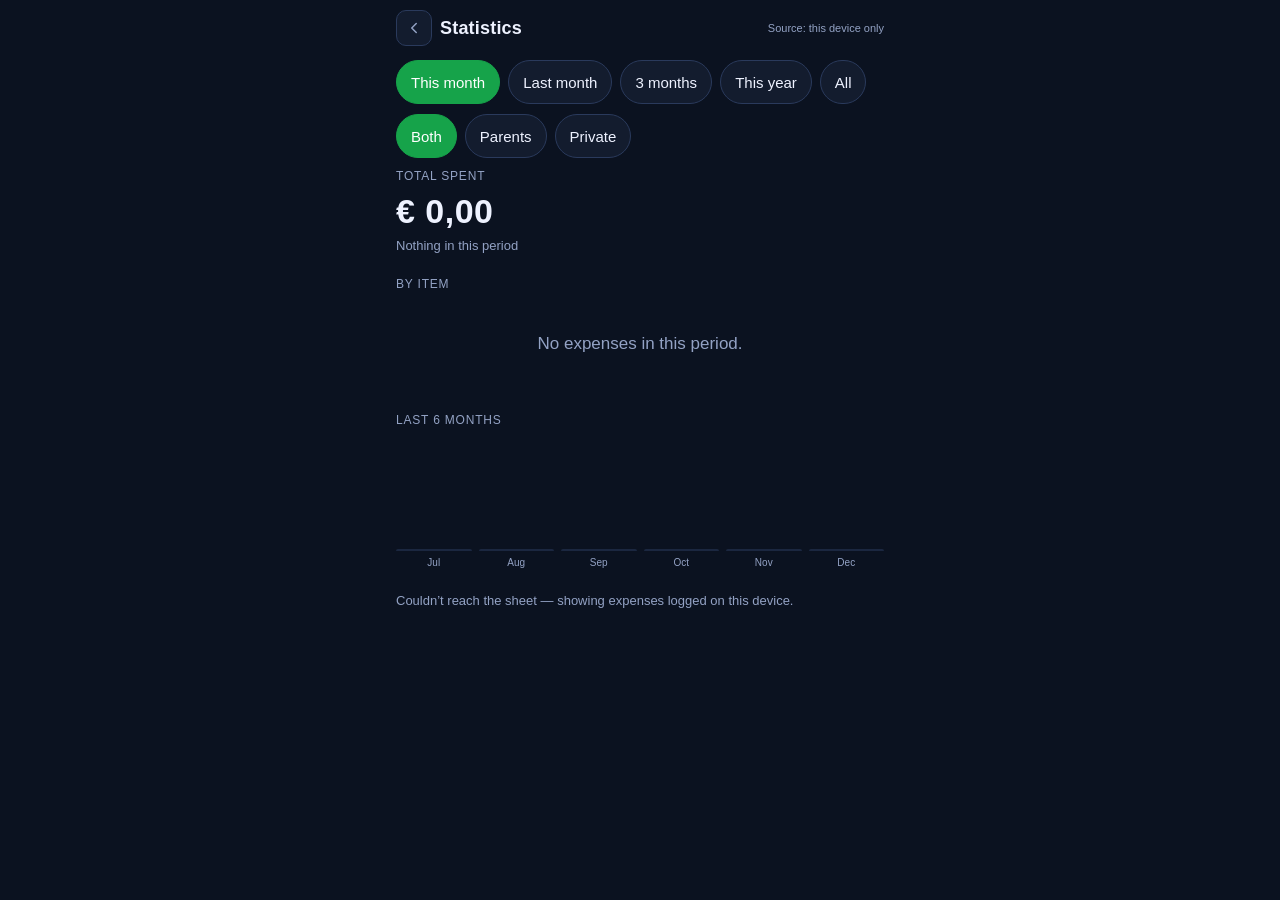
==== stats.html @ d923b90b "Add stats page, voice entry, update descriptions" ====
<!DOCTYPE html>
<html lang="en">
<head>
  <meta charset="UTF-8" />
  <meta name="viewport" content="width=device-width, initial-scale=1.0, viewport-fit=cover" />
  <meta name="theme-color" content="#16a34a" />
  <meta name="apple-mobile-web-app-capable" content="yes" />
  <meta name="apple-mobile-web-app-status-bar-style" content="black-translucent" />
  <title>ExpenseTracker · Stats</title>
  <link rel="manifest" href="manifest.webmanifest" />
  <link rel="icon" href="icons/favicon-32.png" sizes="32x32" />
  <link rel="apple-touch-icon" href="icons/apple-touch-icon.png" />
  <link rel="stylesheet" href="styles.css" />
</head>
<body>
  <div class="app">
    <header class="topbar">
      <div class="topbar-right">
        <a href="index.html" class="iconbtn" title="Back" aria-label="Back to entry">
          <svg viewBox="0 0 24 24" width="18" height="18" fill="none" stroke="currentColor" stroke-width="2" stroke-linecap="round" stroke-linejoin="round"><path d="M15 18l-6-6 6-6"/></svg>
        </a>
        <h1>Statistics</h1>
      </div>
      <div class="source" id="source">…</div>
    </header>

    <div class="filters">
      <div class="chips" id="periodChips">
        <button type="button" class="chip" data-period="month">This month</button>
        <button type="button" class="chip" data-period="lastmonth">Last month</button>
        <button type="button" class="chip" data-period="3mo">3 months</button>
        <button type="button" class="chip" data-period="year">This year</button>
        <button type="button" class="chip" data-period="all">All</button>
      </div>
      <div class="chips" id="klassChips">
        <button type="button" class="chip" data-klass="all">Both</button>
        <button type="button" class="chip" data-klass="parents">Parents</button>
        <button type="button" class="chip" data-klass="private">Private</button>
      </div>
    </div>

    <section>
      <span class="label">Total spent</span>
      <div class="stat-big" id="total">–</div>
      <div class="stat-sub" id="totalSub"></div>
    </section>

    <section class="stats-section">
      <span class="label">By item</span>
      <div id="byItem"></div>
    </section>

    <section class="stats-section">
      <span class="label">Last 6 months</span>
      <div class="months" id="byMonth"></div>
    </section>

    <p class="stat-sub" id="hint" style="margin-top:22px"></p>
  </div>

  <div id="toast" class="toast" role="status" aria-live="polite"></div>

  <script src="config.js"></script>
  <script src="stats.js"></script>
</body>
</html>
---- styles.css ----
:root {
  --bg: #0b1220;
  --surface: #131c2e;
  --surface-2: #1b2740;
  --line: #2a3a5c;
  --text: #eef2ff;
  --muted: #93a2c4;
  --accent: #16a34a;
  --accent-press: #128a3f;
  --danger: #ef4444;
  --radius: 14px;
  --tap: 52px;
}

* { box-sizing: border-box; -webkit-tap-highlight-color: transparent; }

html, body {
  margin: 0;
  background: var(--bg);
  color: var(--text);
  font-family: -apple-system, BlinkMacSystemFont, "Segoe UI", Roboto, Helvetica, Arial, sans-serif;
  font-size: 17px;
  line-height: 1.35;
  overscroll-behavior-y: none;
}

.app {
  max-width: 520px;
  margin: 0 auto;
  min-height: 100dvh;
  display: flex;
  flex-direction: column;
  padding: max(10px, env(safe-area-inset-top)) 16px calc(16px + env(safe-area-inset-bottom));
}

/* ---- top bar ---- */
.topbar {
  display: flex;
  align-items: center;
  justify-content: space-between;
  margin-bottom: 10px;
}
.topbar h1 {
  font-size: 18px;
  font-weight: 700;
  margin: 0;
  letter-spacing: 0.2px;
}
.sync {
  display: inline-flex;
  align-items: center;
  gap: 7px;
  background: var(--surface);
  border: 1px solid var(--line);
  color: var(--muted);
  font-size: 12px;
  padding: 6px 10px;
  border-radius: 999px;
}
.sync .dot {
  width: 8px; height: 8px; border-radius: 50%;
  background: var(--muted);
  transition: background .2s;
}
.sync.is-ok   .dot { background: var(--accent); }
.sync.is-wait .dot { background: #f59e0b; }
.sync.is-off  .dot { background: var(--danger); }

/* ---- form ---- */
.form { display: flex; flex-direction: column; gap: 14px; flex: 1; }

.label { font-size: 12px; text-transform: uppercase; letter-spacing: .8px; color: var(--muted); }

.block { display: flex; flex-direction: column; gap: 8px; }
.block-head { display: flex; align-items: baseline; justify-content: space-between; }
.date-display { font-size: 13px; color: var(--text); font-weight: 600; }

/* ---- segmented control ---- */
.segment {
  display: grid;
  grid-template-columns: 1fr 1fr;
  background: var(--surface);
  border: 1px solid var(--line);
  border-radius: var(--radius);
  padding: 4px;
  gap: 4px;
}
.segment input { position: absolute; opacity: 0; pointer-events: none; }
.segment label {
  text-align: center;
  padding: 13px 0;
  border-radius: 10px;
  font-weight: 600;
  color: var(--muted);
  cursor: pointer;
  transition: background .15s, color .15s;
}
.segment input:checked + label { background: var(--accent); color: #fff; }
.segment input:focus-visible + label { outline: 2px solid #fff; outline-offset: 2px; }

/* ---- chips ---- */
.chips { display: flex; flex-wrap: wrap; gap: 8px; }
.chip {
  min-height: 44px;
  padding: 0 14px;
  display: inline-flex;
  align-items: center;
  gap: 6px;
  background: var(--surface);
  border: 1px solid var(--line);
  color: var(--text);
  border-radius: 999px;
  font-size: 15px;
  cursor: pointer;
}
.chip:active { background: var(--surface-2); }
.chip.is-active { background: var(--accent); border-color: var(--accent); color: #fff; }
.chip-cal { color: var(--muted); }
#date {
  /* kept in the DOM for the native picker, visually collapsed into the "Pick" chip */
  width: 1px; height: 1px; opacity: 0; padding: 0; border: 0; margin: 0;
}

/* ---- text input ---- */
input[type="text"] {
  width: 100%;
  min-height: var(--tap);
  background: var(--surface);
  border: 1px solid var(--line);
  border-radius: var(--radius);
  color: var(--text);
  padding: 0 14px;
  font-size: 17px;
}
input[type="text"]:focus { outline: none; border-color: var(--accent); }
input::placeholder { color: #5f6f92; }

/* ---- amount ---- */
.amount {
  display: flex;
  align-items: center;
  background: var(--surface);
  border: 1px solid var(--line);
  border-radius: var(--radius);
  padding: 0 16px;
}
.amount:focus-within { border-color: var(--accent); }
.amount .cur { font-size: 26px; color: var(--muted); margin-right: 8px; }
.amount input {
  flex: 1;
  min-height: 64px;
  background: transparent;
  border: 0;
  color: var(--text);
  font-size: 32px;
  font-weight: 700;
  letter-spacing: .5px;
}
.amount input:focus { outline: none; }

.spacer { flex: 1; min-height: 8px; }

/* ---- submit ---- */
.submit {
  position: sticky;
  bottom: calc(8px + env(safe-area-inset-bottom));
  min-height: 58px;
  border: 0;
  border-radius: var(--radius);
  background: var(--accent);
  color: #fff;
  font-size: 19px;
  font-weight: 700;
  cursor: pointer;
  box-shadow: 0 8px 24px rgba(22,163,74,.35);
}
.submit:active { background: var(--accent-press); transform: translateY(1px); }
.submit:disabled { opacity: .55; box-shadow: none; }
.submit.flash { animation: flash .4s ease; }
@keyframes flash { 0%{background:#22c55e} 100%{background:var(--accent)} }

/* ---- recent ---- */
.recent { margin-top: 18px; }
.recent-head { display: flex; justify-content: space-between; align-items: center; margin-bottom: 8px; }
.link { background: none; border: 0; color: var(--muted); font-size: 12px; text-decoration: underline; cursor: pointer; }
#recent { list-style: none; margin: 0; padding: 0; display: flex; flex-direction: column; gap: 8px; }
#recent li {
  display: flex;
  align-items: center;
  gap: 10px;
  background: var(--surface);
  border: 1px solid var(--line);
  border-radius: 12px;
  padding: 10px 12px;
  font-size: 14px;
}
#recent .r-main { flex: 1; min-width: 0; }
#recent .r-desc { font-weight: 600; white-space: nowrap; overflow: hidden; text-overflow: ellipsis; }
#recent .r-meta { color: var(--muted); font-size: 12px; }
#recent .r-amt { font-weight: 700; white-space: nowrap; }
#recent .r-tag { font-size: 10px; text-transform: uppercase; letter-spacing: .5px; padding: 2px 6px; border-radius: 6px; background: var(--surface-2); color: var(--muted); }
#recent .r-undo { background: none; border: 1px solid var(--line); color: var(--text); border-radius: 8px; padding: 6px 10px; font-size: 12px; cursor: pointer; }
#recent li.is-pending { border-color: #f59e0b55; }
#recent li.is-sent .r-undo { display: none; }
#recent li.is-error { border-color: var(--danger); }

/* ---- toast ---- */
.toast {
  position: fixed;
  left: 50%;
  bottom: calc(84px + env(safe-area-inset-bottom));
  transform: translateX(-50%) translateY(20px);
  background: #0f172a;
  border: 1px solid var(--line);
  color: var(--text);
  padding: 10px 16px;
  border-radius: 999px;
  font-size: 14px;
  opacity: 0;
  pointer-events: none;
  transition: opacity .2s, transform .2s;
  z-index: 50;
}
.toast.show { opacity: 1; transform: translateX(-50%) translateY(0); }
.toast.err { border-color: var(--danger); }

/* ---- top bar right cluster + icon buttons ---- */
.topbar-right { display: flex; align-items: center; gap: 8px; }
.iconbtn {
  display: inline-flex; align-items: center; justify-content: center;
  width: 36px; height: 36px; border-radius: 10px;
  background: var(--surface); border: 1px solid var(--line);
  color: var(--muted); text-decoration: none; flex: none;
}
.iconbtn:active { background: var(--surface-2); }

/* ---- voice entry button ---- */
.voice {
  display: flex; align-items: center; justify-content: center; gap: 10px;
  min-height: 48px;
  border: 1px solid var(--line); border-radius: var(--radius);
  background: var(--surface); color: var(--text);
  font-size: 16px; font-weight: 600; cursor: pointer;
}
.voice[hidden] { display: none; }
.voice .voice-ico { color: var(--muted); display: inline-flex; }
.voice:active { background: var(--surface-2); }
.voice.listening { border-color: var(--accent); background: rgba(22,163,74,.14); }
.voice.listening .voice-ico { color: var(--accent); }
.voice.listening::before {
  content: ""; width: 9px; height: 9px; border-radius: 50%;
  background: var(--danger); animation: pulse 1s ease-in-out infinite;
}
@keyframes pulse { 0%,100% { opacity: 1; transform: scale(1); } 50% { opacity: .35; transform: scale(1.6); } }
#voiceLabel { overflow: hidden; text-overflow: ellipsis; white-space: nowrap; max-width: 74vw; }

/* ---- stats page ---- */
.source { font-size: 11px; color: var(--muted); text-align: right; max-width: 45vw; }
.filters { display: flex; flex-direction: column; gap: 10px; margin: 4px 0 6px; }
.stat-big { font-size: 34px; font-weight: 800; letter-spacing: .5px; margin-top: 2px; }
.stat-sub { color: var(--muted); font-size: 13px; margin-top: 2px; }
.stats-section { margin-top: 22px; }
.stats-section > .label { display: block; margin-bottom: 6px; }

.bar-row {
  display: grid; grid-template-columns: 1fr auto; column-gap: 10px;
  padding: 11px 0; border-bottom: 1px solid var(--line);
}
.bar-row .b-name { font-weight: 600; }
.bar-row .b-val { font-weight: 700; white-space: nowrap; }
.bar-row .b-sub { grid-column: 1 / -1; font-size: 11px; color: var(--muted); margin-top: 2px; }
.bar-row .b-track {
  grid-column: 1 / -1; height: 8px; margin-top: 7px;
  background: var(--surface-2); border-radius: 999px; overflow: hidden;
}
.bar-row .b-fill { height: 100%; background: var(--accent); border-radius: 999px; }

.months { display: flex; align-items: flex-end; gap: 7px; height: 130px; margin-top: 12px; }
.months .m { flex: 1; display: flex; flex-direction: column; align-items: center; justify-content: flex-end; gap: 5px; height: 100%; }
.months .m-bar { width: 100%; background: var(--accent); border-radius: 6px 6px 0 0; min-height: 2px; transition: height .2s; }
.months .m.dim .m-bar { background: var(--surface-2); }
.months .m-val { font-size: 10px; color: var(--text); }
.months .m-label { font-size: 10px; color: var(--muted); }

.empty { color: var(--muted); text-align: center; padding: 34px 12px; }
.updbtn { background: none; border: 1px solid var(--line); color: var(--text); border-radius: 8px; padding: 6px 10px; font-size: 12px; cursor: pointer; }

@media (prefers-reduced-motion: reduce) {
  * { transition: none !important; animation: none !important; }
}
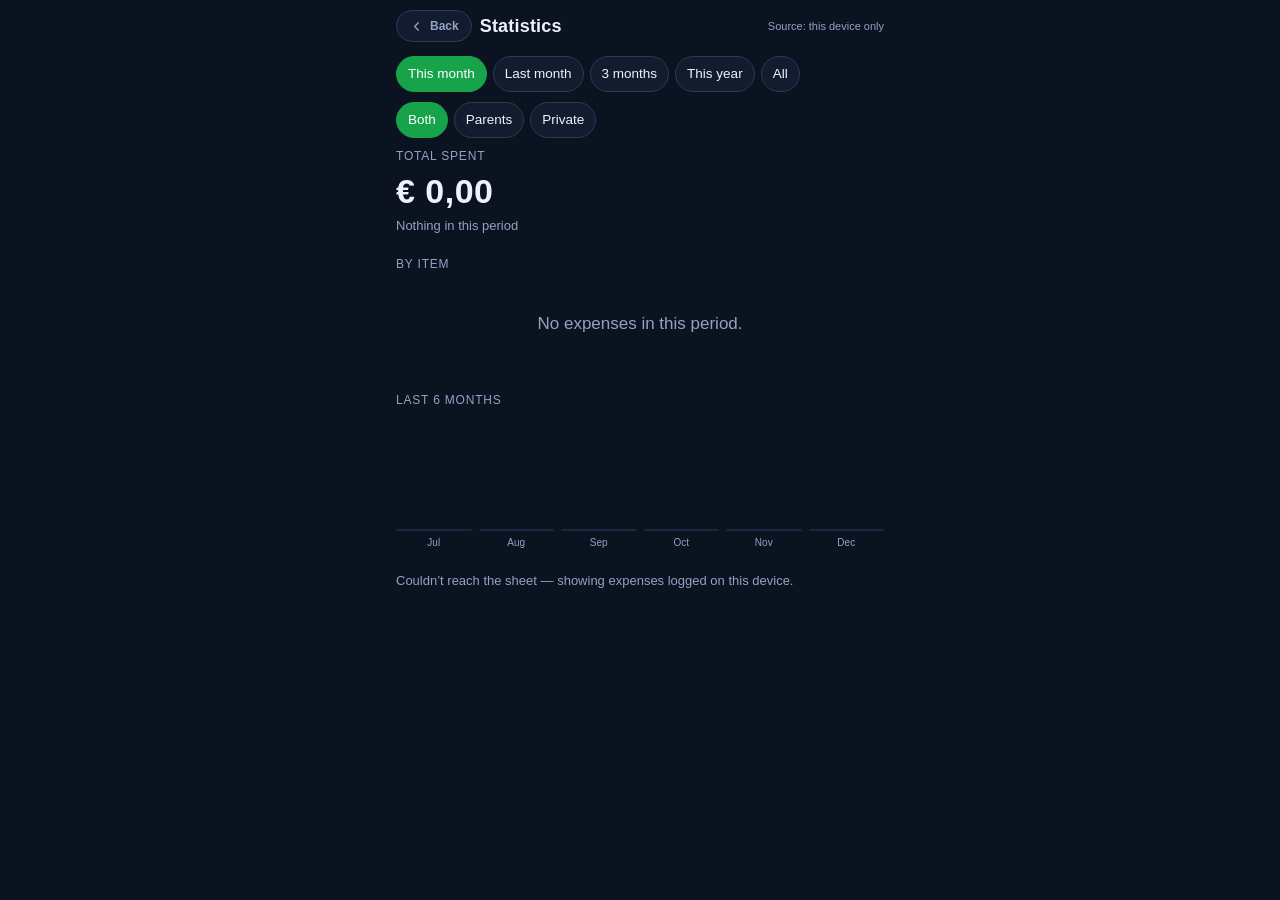
==== commit 927d396f: "Emoji chips, mode-specific descriptions, matching pill buttons" ====
--- a/stats.html
+++ b/stats.html
@@ -17,7 +17,8 @@
     <header class="topbar">
       <div class="topbar-right">
         <a href="index.html" class="iconbtn" title="Back" aria-label="Back to entry">
-          <svg viewBox="0 0 24 24" width="18" height="18" fill="none" stroke="currentColor" stroke-width="2" stroke-linecap="round" stroke-linejoin="round"><path d="M15 18l-6-6 6-6"/></svg>
+          <svg viewBox="0 0 24 24" fill="none" stroke="currentColor" stroke-width="2" stroke-linecap="round" stroke-linejoin="round"><path d="M15 18l-6-6 6-6"/></svg>
+          Back
         </a>
         <h1>Statistics</h1>
       </div>
--- a/styles.css
+++ b/styles.css
@@ -50,11 +50,13 @@
   display: inline-flex;
   align-items: center;
   gap: 7px;
+  height: 32px;
   background: var(--surface);
   border: 1px solid var(--line);
   color: var(--muted);
   font-size: 12px;
-  padding: 6px 10px;
+  font-weight: 600;
+  padding: 0 12px;
   border-radius: 999px;
 }
 .sync .dot {
@@ -99,18 +101,19 @@
 .segment input:focus-visible + label { outline: 2px solid #fff; outline-offset: 2px; }
 
 /* ---- chips ---- */
-.chips { display: flex; flex-wrap: wrap; gap: 8px; }
+.chips { display: flex; flex-wrap: wrap; gap: 6px; }
 .chip {
-  min-height: 44px;
-  padding: 0 14px;
+  min-height: 36px;
+  padding: 0 11px;
   display: inline-flex;
   align-items: center;
-  gap: 6px;
-  background: var(--surface);
-  border: 1px solid var(--line);
-  color: var(--text);
-  border-radius: 999px;
-  font-size: 15px;
+  gap: 5px;
+  background: var(--surface);
+  border: 1px solid var(--line);
+  color: var(--text);
+  border-radius: 999px;
+  font-size: 13.5px;
+  line-height: 1;
   cursor: pointer;
 }
 .chip:active { background: var(--surface-2); }
@@ -224,14 +227,17 @@
 .toast.show { opacity: 1; transform: translateX(-50%) translateY(0); }
 .toast.err { border-color: var(--danger); }
 
-/* ---- top bar right cluster + icon buttons ---- */
+/* ---- top bar right cluster + pill buttons ---- */
 .topbar-right { display: flex; align-items: center; gap: 8px; }
 .iconbtn {
-  display: inline-flex; align-items: center; justify-content: center;
-  width: 36px; height: 36px; border-radius: 10px;
+  display: inline-flex; align-items: center; gap: 6px;
+  height: 32px; padding: 0 12px;
+  border-radius: 999px;
   background: var(--surface); border: 1px solid var(--line);
   color: var(--muted); text-decoration: none; flex: none;
-}
+  font-size: 12px; font-weight: 600;
+}
+.iconbtn svg { width: 15px; height: 15px; }
 .iconbtn:active { background: var(--surface-2); }
 
 /* ---- voice entry button ---- */
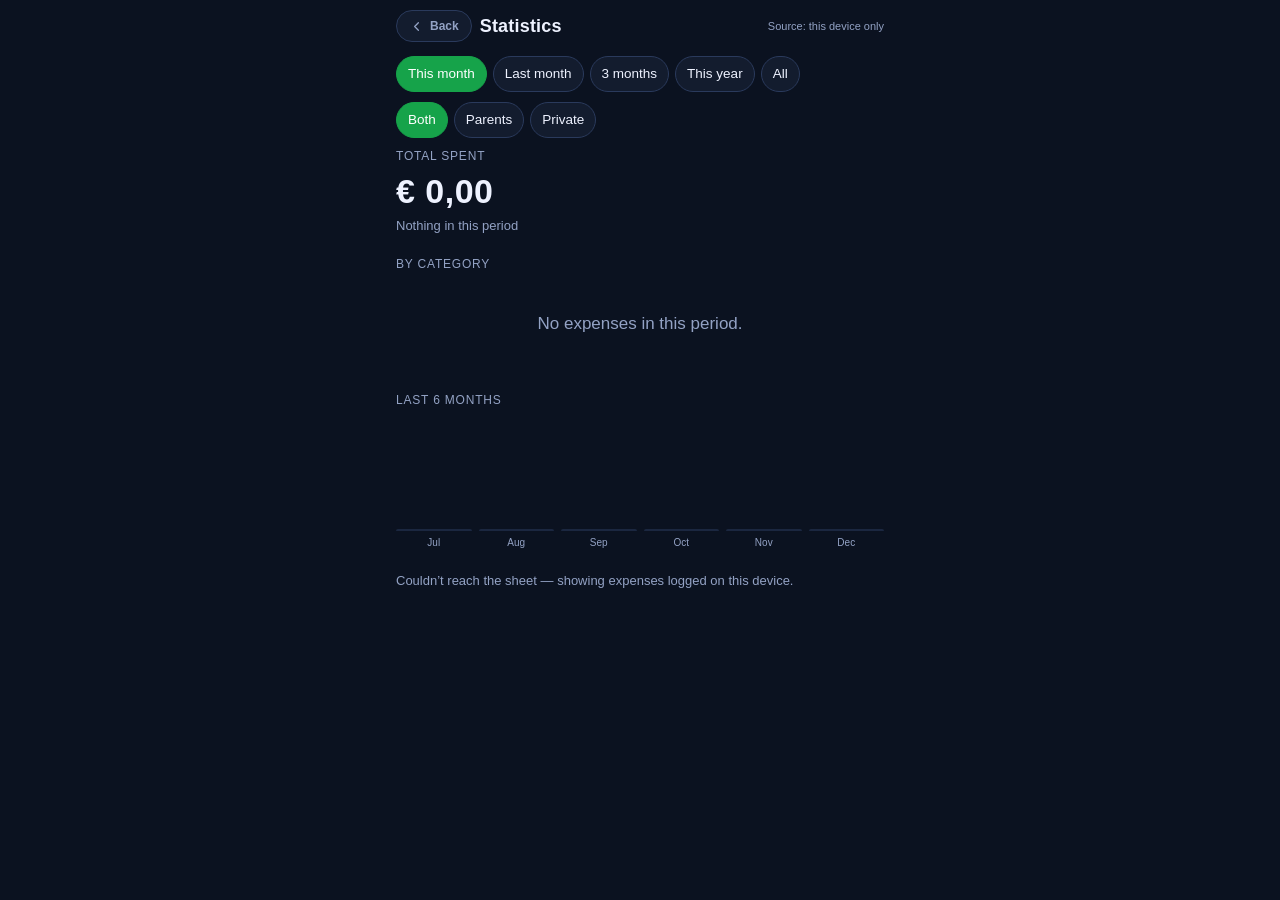
==== commit 2d80d7e5: "Remove voice, 10s undo, group stats by tag, donut chart" ====
--- a/stats.html
+++ b/stats.html
@@ -47,8 +47,8 @@
     </section>
 
     <section class="stats-section">
-      <span class="label">By item</span>
-      <div id="byItem"></div>
+      <span class="label">By category</span>
+      <div id="pie" class="pie-wrap"></div>
     </section>
 
     <section class="stats-section">
--- a/styles.css
+++ b/styles.css
@@ -240,26 +240,6 @@
 .iconbtn svg { width: 15px; height: 15px; }
 .iconbtn:active { background: var(--surface-2); }
 
-/* ---- voice entry button ---- */
-.voice {
-  display: flex; align-items: center; justify-content: center; gap: 10px;
-  min-height: 48px;
-  border: 1px solid var(--line); border-radius: var(--radius);
-  background: var(--surface); color: var(--text);
-  font-size: 16px; font-weight: 600; cursor: pointer;
-}
-.voice[hidden] { display: none; }
-.voice .voice-ico { color: var(--muted); display: inline-flex; }
-.voice:active { background: var(--surface-2); }
-.voice.listening { border-color: var(--accent); background: rgba(22,163,74,.14); }
-.voice.listening .voice-ico { color: var(--accent); }
-.voice.listening::before {
-  content: ""; width: 9px; height: 9px; border-radius: 50%;
-  background: var(--danger); animation: pulse 1s ease-in-out infinite;
-}
-@keyframes pulse { 0%,100% { opacity: 1; transform: scale(1); } 50% { opacity: .35; transform: scale(1.6); } }
-#voiceLabel { overflow: hidden; text-overflow: ellipsis; white-space: nowrap; max-width: 74vw; }
-
 /* ---- stats page ---- */
 .source { font-size: 11px; color: var(--muted); text-align: right; max-width: 45vw; }
 .filters { display: flex; flex-direction: column; gap: 10px; margin: 4px 0 6px; }
@@ -268,18 +248,17 @@
 .stats-section { margin-top: 22px; }
 .stats-section > .label { display: block; margin-bottom: 6px; }
 
-.bar-row {
-  display: grid; grid-template-columns: 1fr auto; column-gap: 10px;
-  padding: 11px 0; border-bottom: 1px solid var(--line);
-}
-.bar-row .b-name { font-weight: 600; }
-.bar-row .b-val { font-weight: 700; white-space: nowrap; }
-.bar-row .b-sub { grid-column: 1 / -1; font-size: 11px; color: var(--muted); margin-top: 2px; }
-.bar-row .b-track {
-  grid-column: 1 / -1; height: 8px; margin-top: 7px;
-  background: var(--surface-2); border-radius: 999px; overflow: hidden;
-}
-.bar-row .b-fill { height: 100%; background: var(--accent); border-radius: 999px; }
+/* donut chart + legend */
+.pie-wrap { display: flex; flex-direction: column; align-items: center; gap: 16px; }
+.pie-inner { width: 190px; max-width: 62%; }
+.donut { width: 100%; height: auto; display: block; }
+.donut-total { fill: var(--text); font-weight: 800; text-anchor: middle; }
+.donut-cap { fill: var(--muted); font-size: 2.6px; text-anchor: middle; letter-spacing: .15px; }
+.legend { list-style: none; margin: 0; padding: 0; width: 100%; display: flex; flex-direction: column; gap: 9px; }
+.legend li { display: flex; align-items: center; gap: 9px; font-size: 13px; }
+.legend .dot { width: 10px; height: 10px; border-radius: 3px; flex: none; }
+.legend .lg-name { font-weight: 600; flex: 1; overflow: hidden; text-overflow: ellipsis; white-space: nowrap; }
+.legend .lg-val { color: var(--muted); white-space: nowrap; font-variant-numeric: tabular-nums; }
 
 .months { display: flex; align-items: flex-end; gap: 7px; height: 130px; margin-top: 12px; }
 .months .m { flex: 1; display: flex; flex-direction: column; align-items: center; justify-content: flex-end; gap: 5px; height: 100%; }
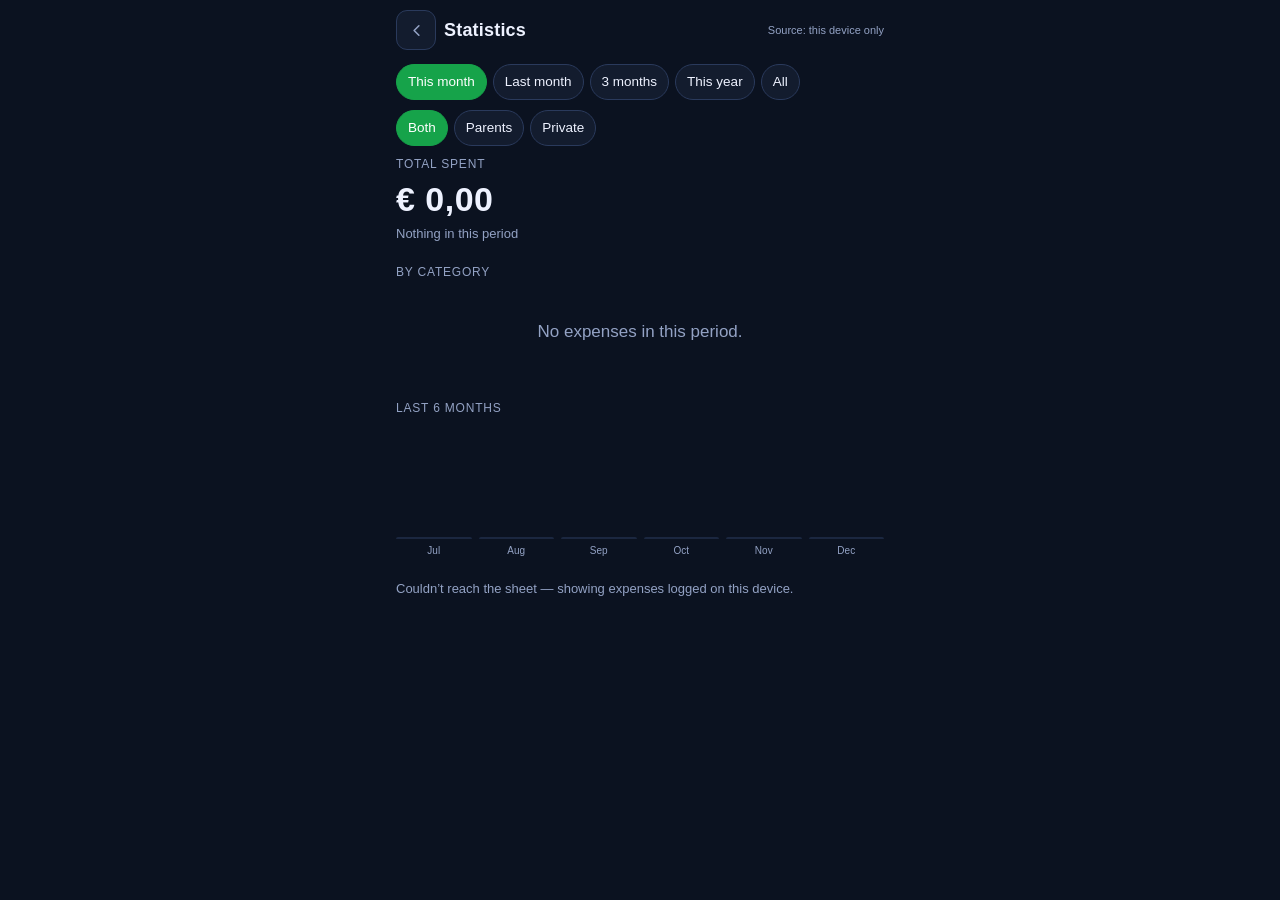
==== commit 018d579a: "Serve app instantly from cache on launch to fix splash-screen hang" ====
--- a/stats.html
+++ b/stats.html
@@ -3,7 +3,7 @@
 <head>
   <meta charset="UTF-8" />
   <meta name="viewport" content="width=device-width, initial-scale=1.0, viewport-fit=cover" />
-  <meta name="theme-color" content="#16a34a" />
+  <meta name="theme-color" content="#0b1220" />
   <meta name="apple-mobile-web-app-capable" content="yes" />
   <meta name="apple-mobile-web-app-status-bar-style" content="black-translucent" />
   <title>ExpenseTracker · Stats</title>
@@ -18,7 +18,6 @@
       <div class="topbar-right">
         <a href="index.html" class="iconbtn" title="Back" aria-label="Back to entry">
           <svg viewBox="0 0 24 24" fill="none" stroke="currentColor" stroke-width="2" stroke-linecap="round" stroke-linejoin="round"><path d="M15 18l-6-6 6-6"/></svg>
-          Back
         </a>
         <h1>Statistics</h1>
       </div>
--- a/styles.css
+++ b/styles.css
@@ -7,6 +7,7 @@
   --muted: #93a2c4;
   --accent: #16a34a;
   --accent-press: #128a3f;
+  --warn: #f59e0b;
   --danger: #ef4444;
   --radius: 14px;
   --tap: 52px;
@@ -46,27 +47,23 @@
   margin: 0;
   letter-spacing: 0.2px;
 }
-.sync {
-  display: inline-flex;
-  align-items: center;
-  gap: 7px;
-  height: 32px;
-  background: var(--surface);
-  border: 1px solid var(--line);
-  color: var(--muted);
-  font-size: 12px;
-  font-weight: 600;
-  padding: 0 12px;
-  border-radius: 999px;
-}
-.sync .dot {
-  width: 8px; height: 8px; border-radius: 50%;
+.syncbox {
+  width: 40px; height: 40px;
+  border: 0; border-radius: 11px;
   background: var(--muted);
+  cursor: pointer;
   transition: background .2s;
-}
-.sync.is-ok   .dot { background: var(--accent); }
-.sync.is-wait .dot { background: #f59e0b; }
-.sync.is-off  .dot { background: var(--danger); }
+  flex: none;
+}
+.syncbox.is-ok   { background: var(--accent); }
+.syncbox.is-wait { background: var(--warn); }
+.syncbox.is-off  { background: var(--danger); }
+.syncbox:active  { opacity: .8; }
+
+.sr-only {
+  position: absolute; width: 1px; height: 1px; padding: 0; margin: -1px;
+  overflow: hidden; clip: rect(0, 0, 0, 0); white-space: nowrap; border: 0;
+}
 
 /* ---- form ---- */
 .form { display: flex; flex-direction: column; gap: 14px; flex: 1; }
@@ -227,17 +224,16 @@
 .toast.show { opacity: 1; transform: translateX(-50%) translateY(0); }
 .toast.err { border-color: var(--danger); }
 
-/* ---- top bar right cluster + pill buttons ---- */
+/* ---- top bar right cluster: two square buttons ---- */
 .topbar-right { display: flex; align-items: center; gap: 8px; }
 .iconbtn {
-  display: inline-flex; align-items: center; gap: 6px;
-  height: 32px; padding: 0 12px;
-  border-radius: 999px;
+  display: inline-flex; align-items: center; justify-content: center;
+  width: 40px; height: 40px;
+  border-radius: 11px;
   background: var(--surface); border: 1px solid var(--line);
   color: var(--muted); text-decoration: none; flex: none;
-  font-size: 12px; font-weight: 600;
-}
-.iconbtn svg { width: 15px; height: 15px; }
+}
+.iconbtn svg { width: 19px; height: 19px; }
 .iconbtn:active { background: var(--surface-2); }
 
 /* ---- stats page ---- */
